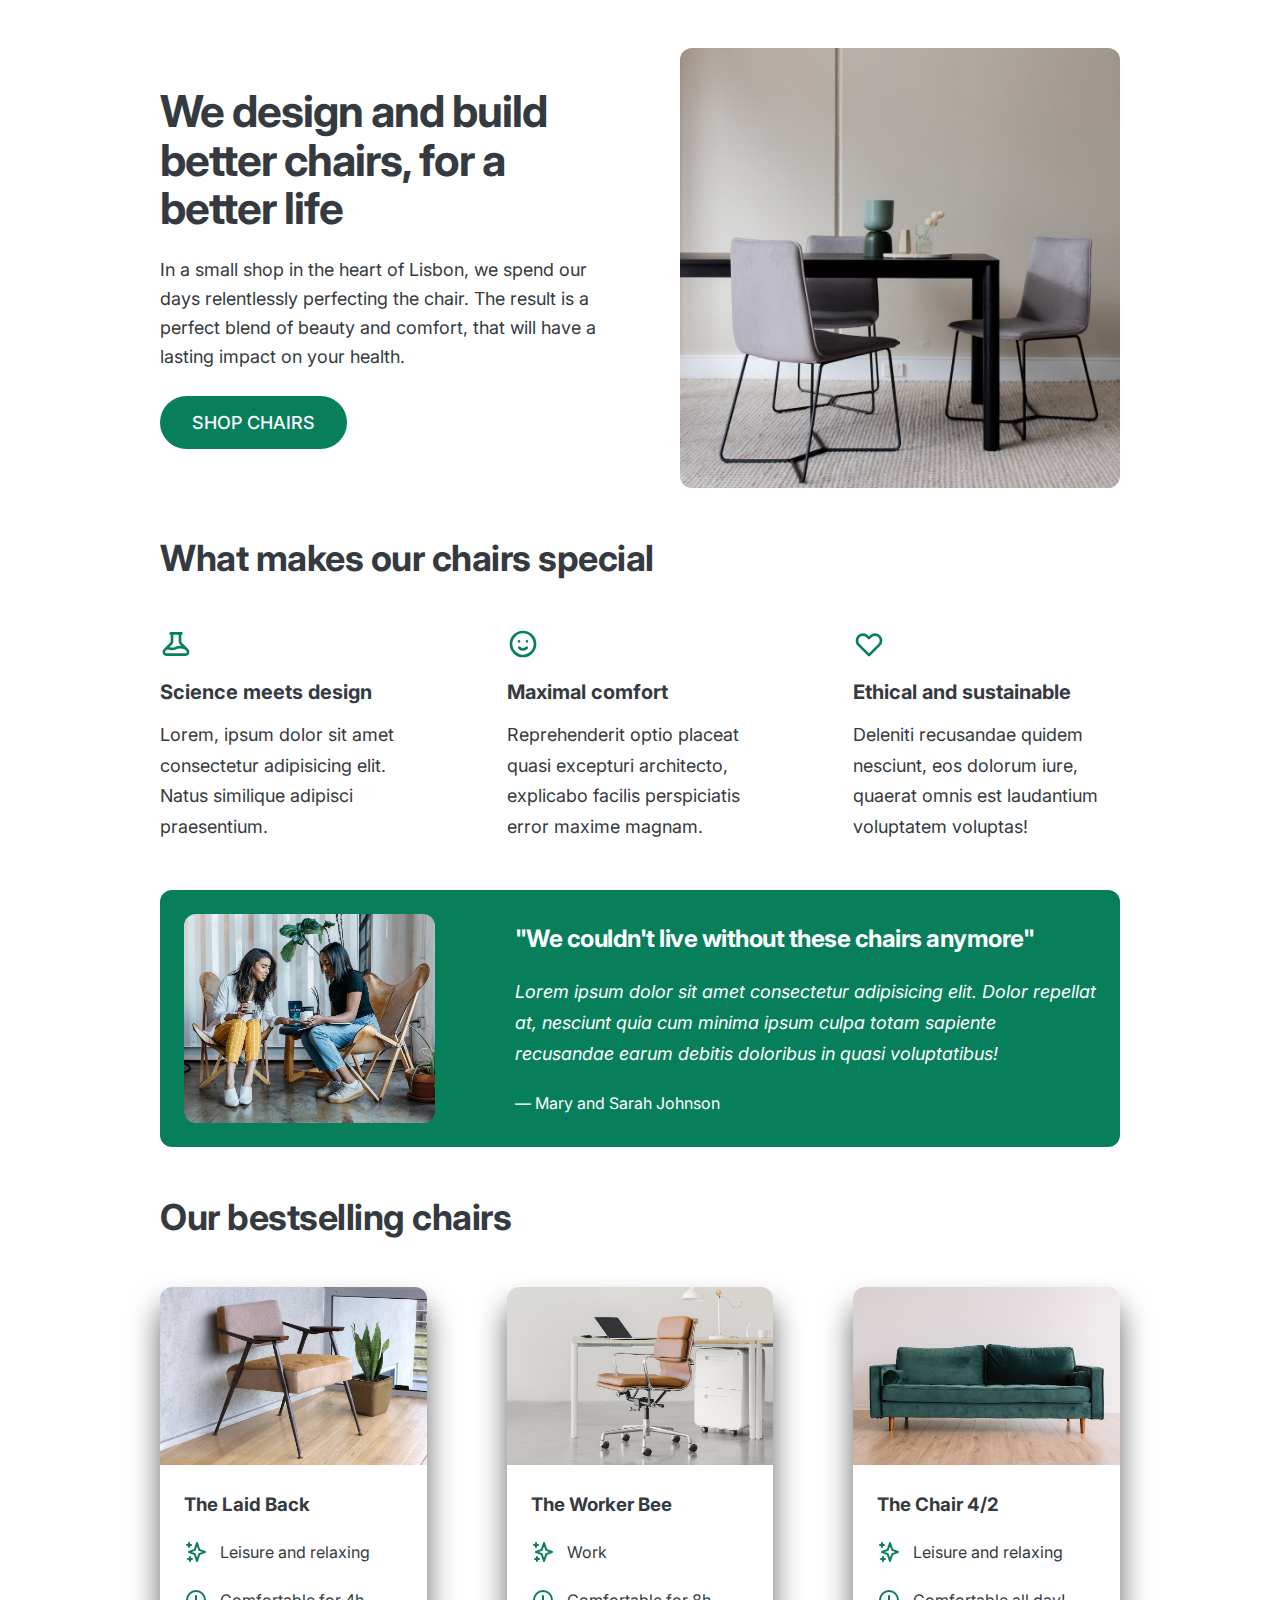
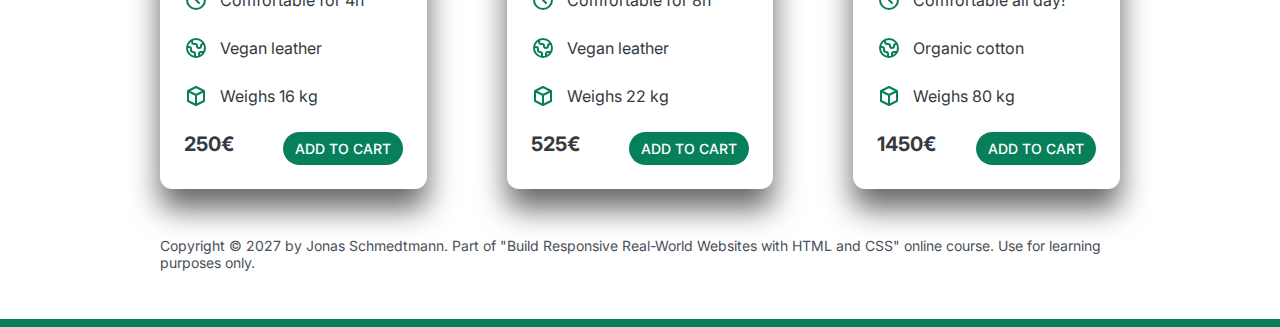
==== 05-Design/index.html @ ca9e5fd3 "Add files via upload" ====
<!DOCTYPE html>
<html lang="en">
  <head>
    <meta charset="UTF-8" />
    <meta http-equiv="X-UA-Compatible" content="IE=edge" />
    <meta name="viewport" content="width=device-width, initial-scale=1.0" />
    <link rel="preconnect" href="https://fonts.googleapis.com" />
    <link rel="preconnect" href="https://fonts.gstatic.com" crossorigin />
    <link
      href="https://fonts.googleapis.com/css2?family=Inter:wght@400;500;700&display=swap"
      rel="stylesheet"
    />
    <link rel="stylesheet" href="style.css" />
    <title>Lisbon Chair Shop</title>
  </head>
  <body>
    <div class="container">
      <header>
        <div class="header-text-box">
          <h1>We design and build better chairs, for a better life</h1>
          <p class="header-text">
            In a small shop in the heart of Lisbon, we spend our days
            relentlessly perfecting the chair. The result is a perfect blend of
            beauty and comfort, that will have a lasting impact on your health.
          </p>
          <a class="btn btn--big" href="shop.html">Shop chairs</a>
        </div>
        <img src="hero.jpg" alt="Photo" />
      </header>

      <section>
        <h2>What makes our chairs special</h2>
        <div class="grid-3-cols">
          <div>
            <svg
              xmlns="http://www.w3.org/2000/svg"
              class="features-icon"
              fill="none"
              viewBox="0 0 24 24"
              stroke="currentColor"
            >
              <path
                stroke-linecap="round"
                stroke-linejoin="round"
                stroke-width="2"
                d="M19.428 15.428a2 2 0 00-1.022-.547l-2.387-.477a6 6 0 00-3.86.517l-.318.158a6 6 0 01-3.86.517L6.05 15.21a2 2 0 00-1.806.547M8 4h8l-1 1v5.172a2 2 0 00.586 1.414l5 5c1.26 1.26.367 3.414-1.415 3.414H4.828c-1.782 0-2.674-2.154-1.414-3.414l5-5A2 2 0 009 10.172V5L8 4z"
              />
            </svg>
            <p class="features-title"><strong>Science meets design</strong></p>
            <p class="features-text">
              Lorem, ipsum dolor sit amet consectetur adipisicing elit. Natus
              similique adipisci praesentium.
            </p>
          </div>

          <div>
            <svg
              xmlns="http://www.w3.org/2000/svg"
              class="features-icon"
              fill="none"
              viewBox="0 0 24 24"
              stroke="currentColor"
            >
              <path
                stroke-linecap="round"
                stroke-linejoin="round"
                stroke-width="2"
                d="M14.828 14.828a4 4 0 01-5.656 0M9 10h.01M15 10h.01M21 12a9 9 0 11-18 0 9 9 0 0118 0z"
              />
            </svg>
            <p class="features-title">
              <strong>Maximal comfort</strong>
            </p>
            <p class="features-text">
              Reprehenderit optio placeat quasi excepturi architecto, explicabo
              facilis perspiciatis error maxime magnam.
            </p>
          </div>

          <div>
            <svg
              xmlns="http://www.w3.org/2000/svg"
              class="features-icon"
              fill="none"
              viewBox="0 0 24 24"
              stroke="currentColor"
            >
              <path
                stroke-linecap="round"
                stroke-linejoin="round"
                stroke-width="2"
                d="M4.318 6.318a4.5 4.5 0 000 6.364L12 20.364l7.682-7.682a4.5 4.5 0 00-6.364-6.364L12 7.636l-1.318-1.318a4.5 4.5 0 00-6.364 0z"
              />
            </svg>
            <p class="features-title">
              <strong>Ethical and sustainable</strong>
            </p>
            <p class="features-text">
              Deleniti recusandae quidem nesciunt, eos dolorum iure, quaerat
              omnis est laudantium voluptatem voluptas!
            </p>
          </div>
        </div>
      </section>

      <section class="testimonial-section">
        <div class="grid-3-cols">
          <img src="customers.jpg" alt="People sitting on chairs" />
          <div class="testimonial-box">
            <h2>"We couldn't live without these chairs anymore"</h2>
            <blockquote class="testimonial-text">
              Lorem ipsum dolor sit amet consectetur adipisicing elit. Dolor
              repellat at, nesciunt quia cum minima ipsum culpa totam sapiente
              recusandae earum debitis doloribus in quasi voluptatibus!
            </blockquote>
            <p class="testimonial-author">&mdash; Mary and Sarah Johnson</p>
          </div>
        </div>
      </section>

      <section>
        <h2>Our bestselling chairs</h2>
        <div class="grid-3-cols">
          <figure class="chair">
            <img src="chair-1.jpg" alt="Chair" />
            <div class="chair-box">
              <h3>The Laid Back</h3>
              <ul class="chair-details">
                <li>
                  <svg
                    xmlns="http://www.w3.org/2000/svg"
                    class="chair-icon"
                    fill="none"
                    viewBox="0 0 24 24"
                    stroke="currentColor"
                  >
                    <path
                      stroke-linecap="round"
                      stroke-linejoin="round"
                      stroke-width="2"
                      d="M5 3v4M3 5h4M6 17v4m-2-2h4m5-16l2.286 6.857L21 12l-5.714 2.143L13 21l-2.286-6.857L5 12l5.714-2.143L13 3z"
                    />
                  </svg>
                  <!-- Span is a generic INLINE text element, it doesn't have any meaning. It's like a div element, but inline -->
                  <span>Leisure and relaxing</span>
                </li>
                <li>
                  <svg
                    xmlns="http://www.w3.org/2000/svg"
                    class="chair-icon"
                    fill="none"
                    viewBox="0 0 24 24"
                    stroke="currentColor"
                  >
                    <path
                      stroke-linecap="round"
                      stroke-linejoin="round"
                      stroke-width="2"
                      d="M12 8v4l3 3m6-3a9 9 0 11-18 0 9 9 0 0118 0z"
                    />
                  </svg>
                  <span>Comfortable for 4h</span>
                </li>
                <li>
                  <svg
                    xmlns="http://www.w3.org/2000/svg"
                    class="chair-icon"
                    fill="none"
                    viewBox="0 0 24 24"
                    stroke="currentColor"
                  >
                    <path
                      stroke-linecap="round"
                      stroke-linejoin="round"
                      stroke-width="2"
                      d="M3.055 11H5a2 2 0 012 2v1a2 2 0 002 2 2 2 0 012 2v2.945M8 3.935V5.5A2.5 2.5 0 0010.5 8h.5a2 2 0 012 2 2 2 0 104 0 2 2 0 012-2h1.064M15 20.488V18a2 2 0 012-2h3.064M21 12a9 9 0 11-18 0 9 9 0 0118 0z"
                    />
                  </svg>
                  <span>Vegan leather</span>
                </li>
                <li>
                  <svg
                    xmlns="http://www.w3.org/2000/svg"
                    class="chair-icon"
                    fill="none"
                    viewBox="0 0 24 24"
                    stroke="currentColor"
                  >
                    <path
                      stroke-linecap="round"
                      stroke-linejoin="round"
                      stroke-width="2"
                      d="M20 7l-8-4-8 4m16 0l-8 4m8-4v10l-8 4m0-10L4 7m8 4v10M4 7v10l8 4"
                    />
                  </svg>
                  <span>Weighs 16 kg</span>
                </li>
              </ul>
              <div class="chair-price">
                <strong>250€</strong>
                <a href="#" class="btn btn--small">Add to cart</a>
              </div>
            </div>
          </figure>

          <figure class="chair">
            <img src="chair-2.jpg" alt="Chair" />
            <div class="chair-box">
              <h3>The Worker Bee</h3>
              <ul class="chair-details">
                <li>
                  <svg
                    xmlns="http://www.w3.org/2000/svg"
                    class="chair-icon"
                    fill="none"
                    viewBox="0 0 24 24"
                    stroke="currentColor"
                  >
                    <path
                      stroke-linecap="round"
                      stroke-linejoin="round"
                      stroke-width="2"
                      d="M5 3v4M3 5h4M6 17v4m-2-2h4m5-16l2.286 6.857L21 12l-5.714 2.143L13 21l-2.286-6.857L5 12l5.714-2.143L13 3z"
                    />
                  </svg>
                  <span>Work</span>
                </li>
                <li>
                  <svg
                    xmlns="http://www.w3.org/2000/svg"
                    class="chair-icon"
                    fill="none"
                    viewBox="0 0 24 24"
                    stroke="currentColor"
                  >
                    <path
                      stroke-linecap="round"
                      stroke-linejoin="round"
                      stroke-width="2"
                      d="M12 8v4l3 3m6-3a9 9 0 11-18 0 9 9 0 0118 0z"
                    />
                  </svg>
                  <span>Comfortable for 8h</span>
                </li>
                <li>
                  <svg
                    xmlns="http://www.w3.org/2000/svg"
                    class="chair-icon"
                    fill="none"
                    viewBox="0 0 24 24"
                    stroke="currentColor"
                  >
                    <path
                      stroke-linecap="round"
                      stroke-linejoin="round"
                      stroke-width="2"
                      d="M3.055 11H5a2 2 0 012 2v1a2 2 0 002 2 2 2 0 012 2v2.945M8 3.935V5.5A2.5 2.5 0 0010.5 8h.5a2 2 0 012 2 2 2 0 104 0 2 2 0 012-2h1.064M15 20.488V18a2 2 0 012-2h3.064M21 12a9 9 0 11-18 0 9 9 0 0118 0z"
                    />
                  </svg>
                  <span>Vegan leather</span>
                </li>
                <li>
                  <svg
                    xmlns="http://www.w3.org/2000/svg"
                    class="chair-icon"
                    fill="none"
                    viewBox="0 0 24 24"
                    stroke="currentColor"
                  >
                    <path
                      stroke-linecap="round"
                      stroke-linejoin="round"
                      stroke-width="2"
                      d="M20 7l-8-4-8 4m16 0l-8 4m8-4v10l-8 4m0-10L4 7m8 4v10M4 7v10l8 4"
                    />
                  </svg>
                  <span>Weighs 22 kg</span>
                </li>
              </ul>
              <div class="chair-price">
                <strong>525€</strong>
                <a href="#" class="btn btn--small">Add to cart</a>
              </div>
            </div>
          </figure>

          <figure class="chair">
            <img src="chair-3.jpg" alt="Chair" />
            <div class="chair-box">
              <h3>The Chair 4/2</h3>
              <ul class="chair-details">
                <li>
                  <svg
                    xmlns="http://www.w3.org/2000/svg"
                    class="chair-icon"
                    fill="none"
                    viewBox="0 0 24 24"
                    stroke="currentColor"
                  >
                    <path
                      stroke-linecap="round"
                      stroke-linejoin="round"
                      stroke-width="2"
                      d="M5 3v4M3 5h4M6 17v4m-2-2h4m5-16l2.286 6.857L21 12l-5.714 2.143L13 21l-2.286-6.857L5 12l5.714-2.143L13 3z"
                    />
                  </svg>
                  <span>Leisure and relaxing</span>
                </li>
                <li>
                  <svg
                    xmlns="http://www.w3.org/2000/svg"
                    class="chair-icon"
                    fill="none"
                    viewBox="0 0 24 24"
                    stroke="currentColor"
                  >
                    <path
                      stroke-linecap="round"
                      stroke-linejoin="round"
                      stroke-width="2"
                      d="M12 8v4l3 3m6-3a9 9 0 11-18 0 9 9 0 0118 0z"
                    />
                  </svg>
                  <span>Comfortable all day!</span>
                </li>
                <li>
                  <svg
                    xmlns="http://www.w3.org/2000/svg"
                    class="chair-icon"
                    fill="none"
                    viewBox="0 0 24 24"
                    stroke="currentColor"
                  >
                    <path
                      stroke-linecap="round"
                      stroke-linejoin="round"
                      stroke-width="2"
                      d="M3.055 11H5a2 2 0 012 2v1a2 2 0 002 2 2 2 0 012 2v2.945M8 3.935V5.5A2.5 2.5 0 0010.5 8h.5a2 2 0 012 2 2 2 0 104 0 2 2 0 012-2h1.064M15 20.488V18a2 2 0 012-2h3.064M21 12a9 9 0 11-18 0 9 9 0 0118 0z"
                    />
                  </svg>
                  <span>Organic cotton</span>
                </li>
                <li>
                  <svg
                    xmlns="http://www.w3.org/2000/svg"
                    class="chair-icon"
                    fill="none"
                    viewBox="0 0 24 24"
                    stroke="currentColor"
                  >
                    <path
                      stroke-linecap="round"
                      stroke-linejoin="round"
                      stroke-width="2"
                      d="M20 7l-8-4-8 4m16 0l-8 4m8-4v10l-8 4m0-10L4 7m8 4v10M4 7v10l8 4"
                    />
                  </svg>
                  <span>Weighs 80 kg</span>
                </li>
              </ul>
              <div class="chair-price">
                <strong>1450€</strong>
                <a href="#" class="btn btn--small">Add to cart</a>
              </div>
            </div>
          </figure>
        </div>
      </section>

      <footer>
        Copyright &copy; 2027 by Jonas Schmedtmann. Part of "Build Responsive
        Real-World Websites with HTML and CSS" online course. Use for learning
        purposes only.
      </footer>
    </div>
  </body>
</html>
---- 05-Design/style.css ----
/*
SPACING SYSTEM (px)
2 / 4 / 8 / 12 / 16 / 24 / 32 / 48 / 64 / 80 / 96 / 128

FONT SIZE SYSTEM (px)
10 / 12 / 14 / 16 / 18 / 20 / 24 / 30 / 36 / 44 / 52 / 62 / 74 / 86 / 98
*/

* {
  margin: 0;
  padding: 0;
  box-sizing: border-box;
  /* background-color: #087f5b; */
}

/* ------------------------ */
/* GENERAL STYLES */
/* Main-color:#087f5b;
Grey Color:#343a40;*/
/* ------------------------ */
body {
  font-family: "Inter", sans-serif;
  color: #343a40;
  border-bottom: 8px solid #087f5b;
}

.container {
  width: 960px;
  margin: 0 auto;
}

header,
section {
  margin-bottom: 48px;
}

h2 {
  margin-bottom: 48px;
  font-size: 36px;
  letter-spacing: -0.5px;
}

.grid-3-cols {
  display: grid;
  grid-template-columns: repeat(3, 1fr);
  column-gap: 80px;
}
.btn:link,
.btn:visited {
  background-color: #087f5b;
  color: #fff;
  text-decoration: none;
  text-transform: uppercase;

  font-weight: 500;
  display: inline-block;
  border-radius: 100px;
}
.btn:hover,
.btn:active {
  background-color: #099268;
}
.btn:hover {
  box-shadow: 00px 10px 30px 0 rgba(0, 0, 0, 0.5);
}
.btn:active {
  box-shadow: 0px 10px 30px 0 rgba(0, 0, 0, 0.3);
}
.btn--big {
  padding: 16px 32px;
  font-size: 18px;
}
.btn--small {
  font-size: 14px;
  padding: 8px 12px;
}
/* ------------------------ */
/* COMPONENT STYLES */
/* ------------------------ */

/* HEADER */
header {
  display: grid;
  grid-template-columns: repeat(2, 1fr);
  column-gap: 80px;
  margin-top: 48px;
}

.header-text-box {
  align-self: center;
}

h1 {
  margin-bottom: 24px;
  font-size: 44px;
  line-height: 1.1;
  letter-spacing: -1px;
}

.header-text {
  margin-bottom: 24px;
  font-size: 18px;
  line-height: 1.6;
}

img {
  width: 100%;
  border-radius: 12px;
}

/* FEATURES */
.features-icon {
  color: #087f5b;
  height: 32px;
  width: 32px;
  margin-bottom: 16px;
}

.features-title {
  margin-bottom: 16px;
  font-size: 20px;
}

.features-text {
  font-size: 18px;
  line-height: 1.7;
}

/* TESTIMONIAL */
.testimonial-section {
  background-color: #087f5b;
  color: #fff;
  padding: 24px;
  border-radius: 12px;
}

.testimonial-box {
  grid-column: 2 / -1;
  align-self: center;
}

.testimonial-box h2 {
  margin-bottom: 24px;
  font-size: 24px;
}

.testimonial-text {
  font-style: italic;
  margin-bottom: 24px;
  font-size: 18px;
  line-height: 1.7;
}

/* CHAIRS */
.chair-box {
  padding: 24px;
}

h3 {
  margin-bottom: 24px;
}

.chair-details {
  list-style: none;
  margin-bottom: 24px;
}

.chair-details li {
  display: flex;
  align-items: center;
  gap: 12px;
  margin-bottom: 24px;
}

.chair-details li:last-child {
  margin-bottom: 0;
}

.chair-icon {
  stroke: #087f5b;
  /* padding-top: 10px; */
  width: 24px;
  height: 24px;
}

.chair-price {
  display: flex;
  justify-content: space-between;
  font-size: 20px;
}

footer {
  margin-bottom: 48px;
  font-size: 14px;
  color: #495057;
}
.chair {
  box-shadow: 0px 20px 30px 0 rgba(0, 0, 0, 0.6);
  border-radius: 12px;
}
.chair img {
  border-bottom-left-radius: 0;
  border-bottom-right-radius: 0;
}
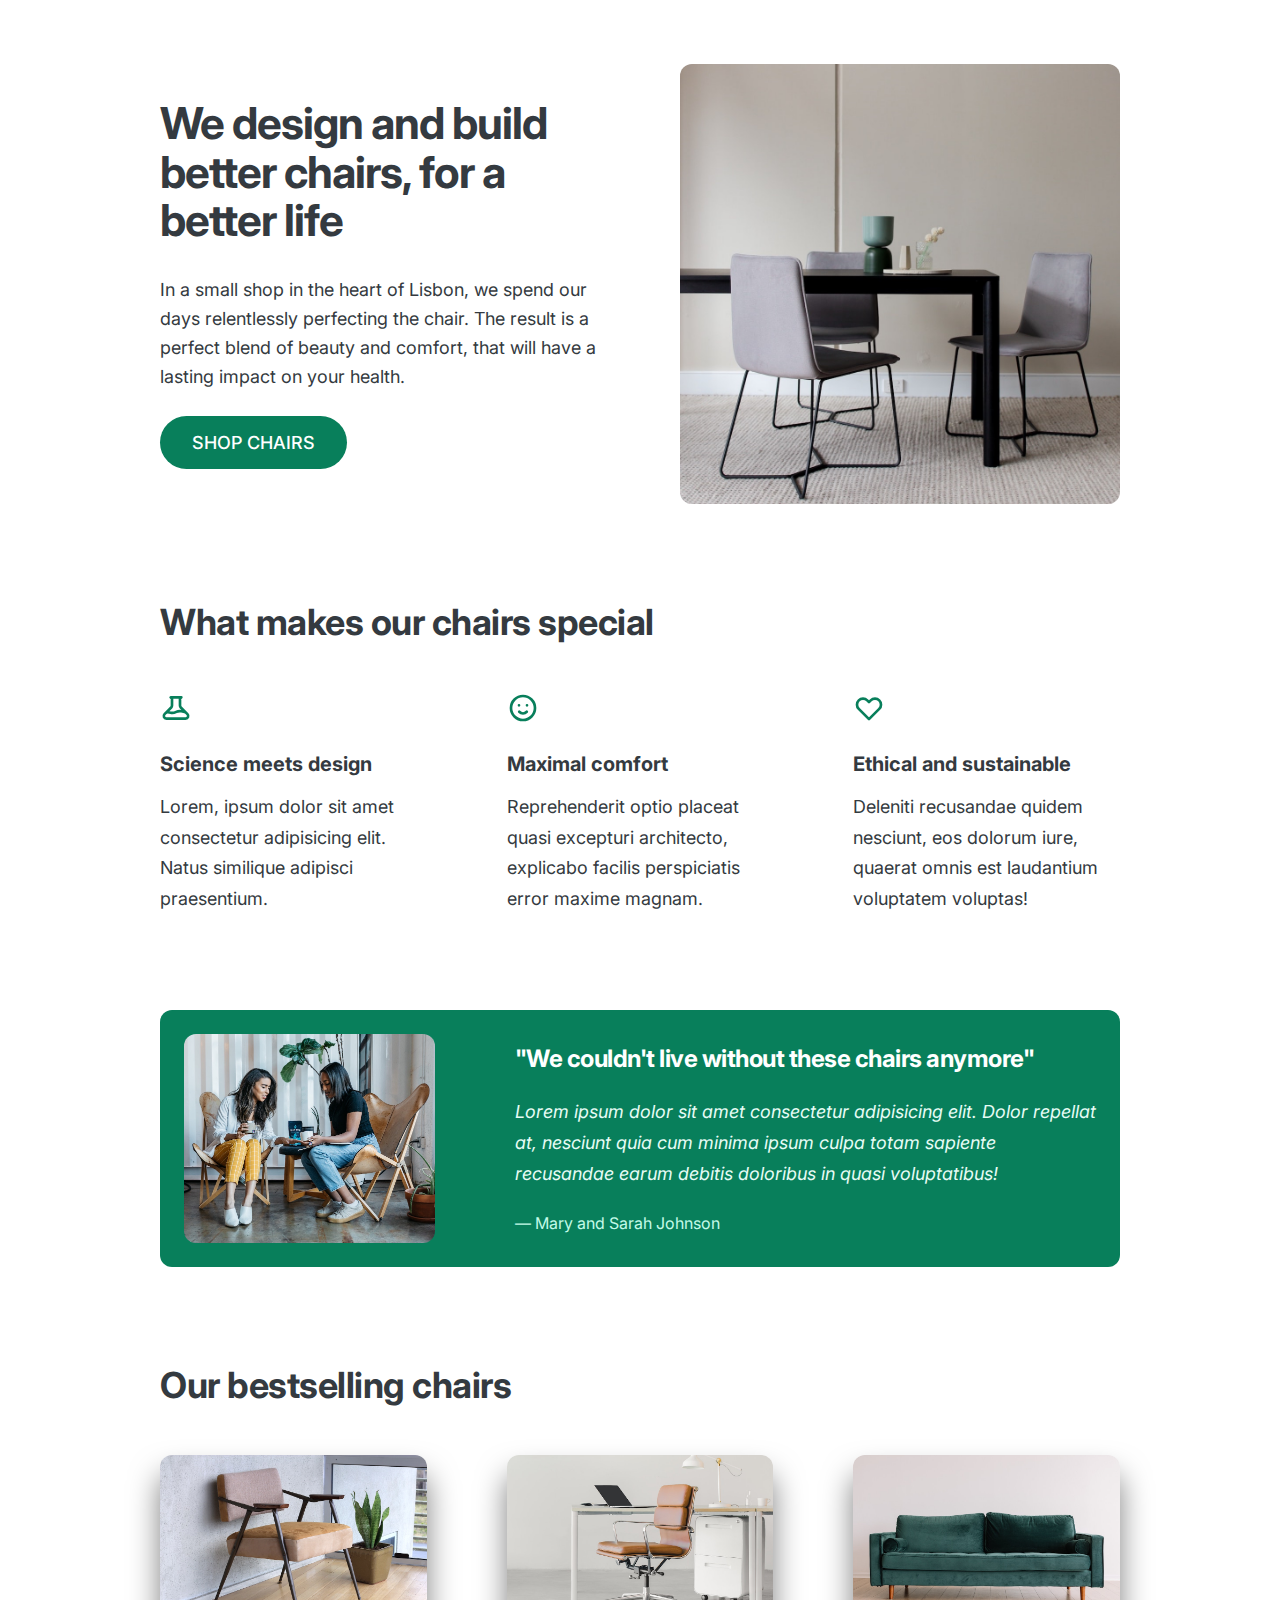
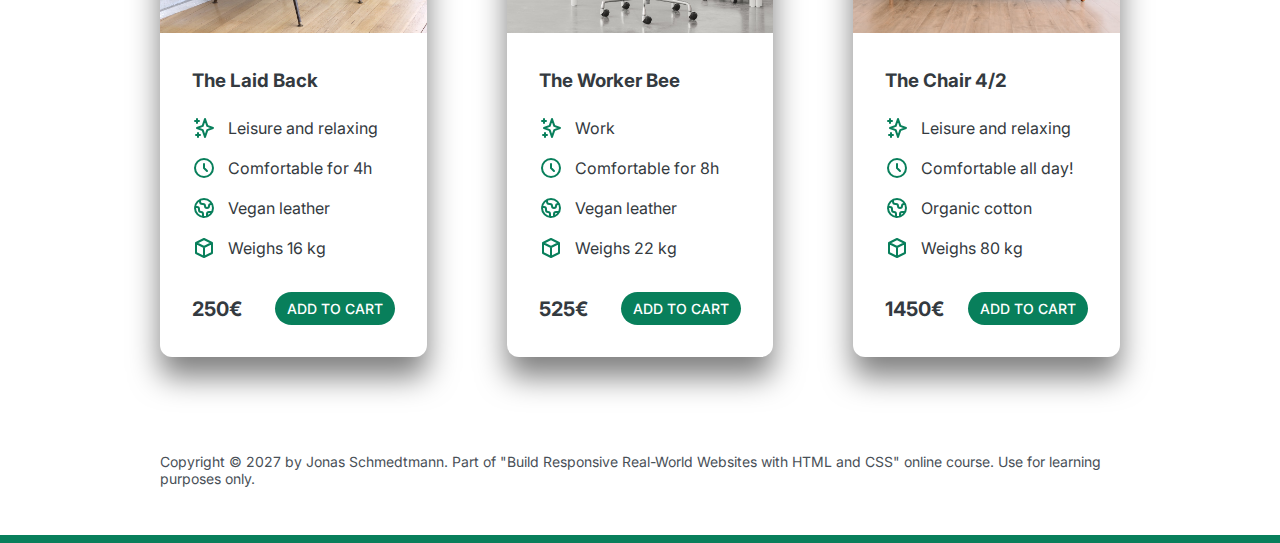
==== commit 323eca90: "Add files via upload" ====
--- a/05-Design/index.html
+++ b/05-Design/index.html
@@ -23,7 +23,9 @@
             relentlessly perfecting the chair. The result is a perfect blend of
             beauty and comfort, that will have a lasting impact on your health.
           </p>
-          <a class="btn btn--big" href="shop.html">Shop chairs</a>
+          <a class="btn btn--big" href="shop.html" target="_blank"
+            >Shop chairs</a
+          >
         </div>
         <img src="hero.jpg" alt="Photo" />
       </header>
@@ -198,7 +200,9 @@
               </ul>
               <div class="chair-price">
                 <strong>250€</strong>
-                <a href="#" class="btn btn--small">Add to cart</a>
+                <a href="shop.html" target="_blank" class="btn btn--small"
+                  >Add to cart</a
+                >
               </div>
             </div>
           </figure>
@@ -279,7 +283,9 @@
               </ul>
               <div class="chair-price">
                 <strong>525€</strong>
-                <a href="#" class="btn btn--small">Add to cart</a>
+                <a href="shop.html" target="_blank" class="btn btn--small"
+                  >Add to cart</a
+                >
               </div>
             </div>
           </figure>
@@ -360,7 +366,9 @@
               </ul>
               <div class="chair-price">
                 <strong>1450€</strong>
-                <a href="#" class="btn btn--small">Add to cart</a>
+                <a href="shop.html" target="_blank" class="btn btn--small"
+                  >Add to cart</a
+                >
               </div>
             </div>
           </figure>
--- a/05-Design/style.css
+++ b/05-Design/style.css
@@ -31,7 +31,7 @@
 
 header,
 section {
-  margin-bottom: 48px;
+  margin-bottom: 96px;
 }
 
 h2 {
@@ -83,7 +83,7 @@
   display: grid;
   grid-template-columns: repeat(2, 1fr);
   column-gap: 80px;
-  margin-top: 48px;
+  margin-top: 64px;
 }
 
 .header-text-box {
@@ -91,7 +91,7 @@
 }
 
 h1 {
-  margin-bottom: 24px;
+  margin-bottom: 32px;
   font-size: 44px;
   line-height: 1.1;
   letter-spacing: -1px;
@@ -113,7 +113,7 @@
   color: #087f5b;
   height: 32px;
   width: 32px;
-  margin-bottom: 16px;
+  margin-bottom: 24px;
 }
 
 .features-title {
@@ -149,11 +149,12 @@
   margin-bottom: 24px;
   font-size: 18px;
   line-height: 1.7;
+  color: #e6fcf5;
 }
 
 /* CHAIRS */
 .chair-box {
-  padding: 24px;
+  padding: 32px;
 }
 
 h3 {
@@ -162,14 +163,14 @@
 
 .chair-details {
   list-style: none;
-  margin-bottom: 24px;
+  margin-bottom: 32px;
 }
 
 .chair-details li {
   display: flex;
   align-items: center;
   gap: 12px;
-  margin-bottom: 24px;
+  margin-bottom: 16px;
 }
 
 .chair-details li:last-child {
@@ -187,6 +188,7 @@
   display: flex;
   justify-content: space-between;
   font-size: 20px;
+  align-items: center;
 }
 
 footer {
@@ -195,10 +197,13 @@
   color: #495057;
 }
 .chair {
-  box-shadow: 0px 20px 30px 0 rgba(0, 0, 0, 0.6);
+  box-shadow: 0px 20px 30px 0 rgba(0, 0, 0, 0.5);
   border-radius: 12px;
 }
 .chair img {
   border-bottom-left-radius: 0;
   border-bottom-right-radius: 0;
 }
+.testimonial-author {
+  color: #c3fae8;
+}
